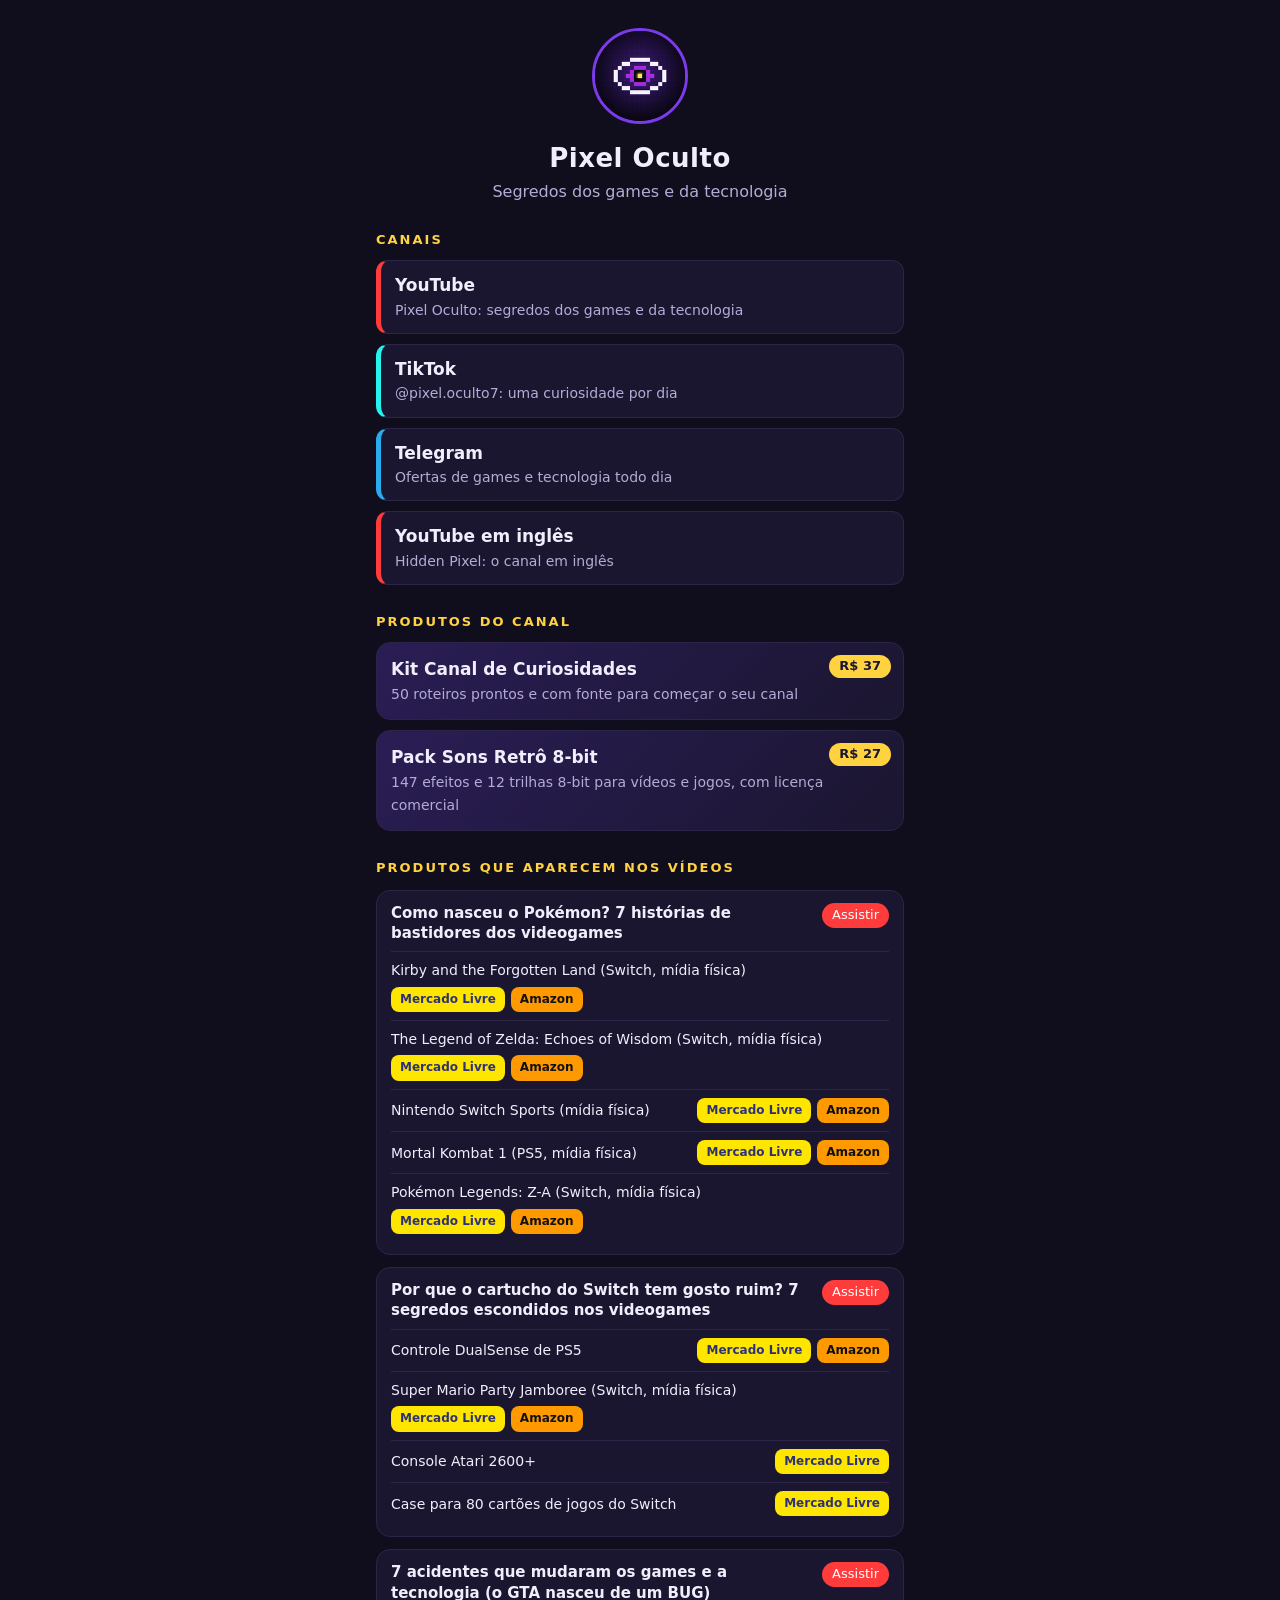
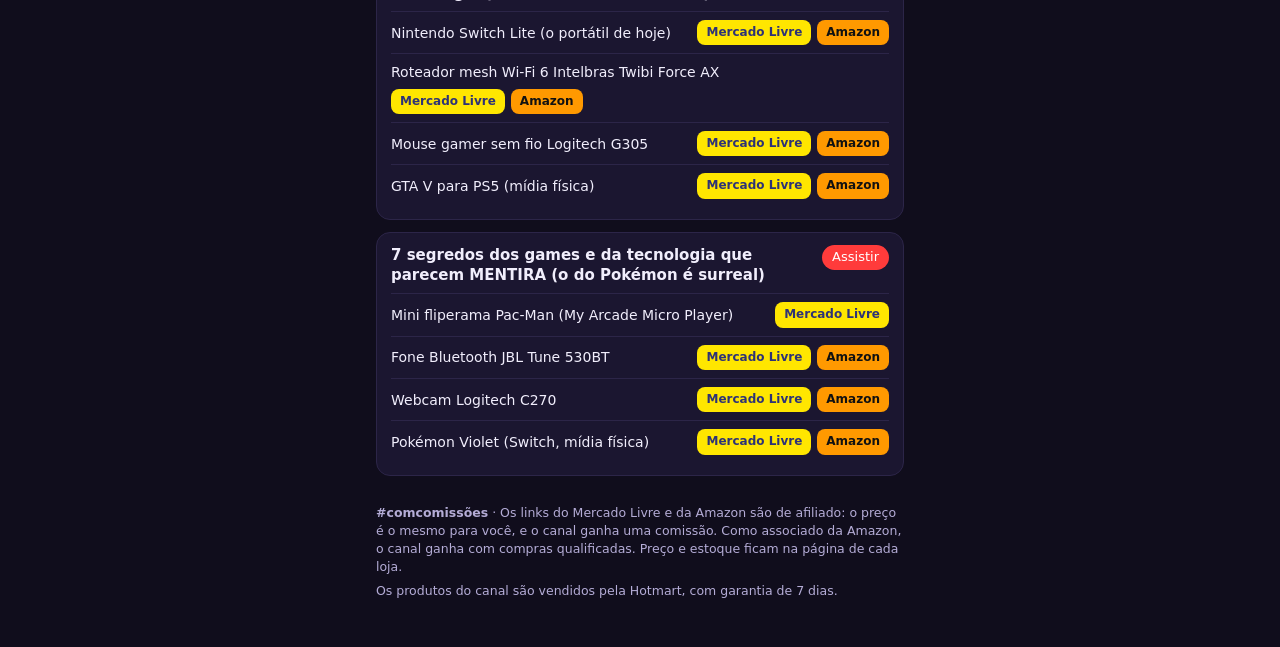
==== links/index.html @ ad25c858 "Add Pixel Oculto links page Channels, Hotmart products and affiliate links (Mercado Livre and Amazon" ====
<!doctype html>
<html lang="pt-BR">
<head>
<meta charset="utf-8">
<meta name="viewport" content="width=device-width, initial-scale=1">
<title>Pixel Oculto · links</title>
<meta name="description" content="Canais, produtos e ofertas do Pixel Oculto, o canal de segredos dos games e da tecnologia.">
<link rel="icon" href="logo.png">
<style>
:root { --bg:#100d1c; --card:#1b1630; --line:#2c2548; --txt:#f1eefc; --sub:#b4acd6; --roxo:#7c3aed; --amarelo:#ffd23f; }
* { box-sizing:border-box; }
body { margin:0; background:var(--bg); color:var(--txt); font:16px/1.45 system-ui,-apple-system,"Segoe UI",Roboto,sans-serif; }
main { max-width:560px; margin:0 auto; padding:28px 16px 40px; }
header { text-align:center; margin-bottom:22px; }
header img { width:96px; height:96px; border-radius:50%; border:3px solid var(--roxo); }
h1 { margin:10px 0 2px; font-size:26px; letter-spacing:.5px; }
header p { margin:0; color:var(--sub); }
h2 { font-size:13px; letter-spacing:2px; text-transform:uppercase; color:var(--amarelo); margin:28px 0 10px; }
a { color:inherit; }
.btn { display:block; text-decoration:none; background:var(--card); border:1px solid var(--line); border-left:5px solid var(--roxo);
        border-radius:12px; padding:12px 14px; margin:10px 0; }
.btn strong { display:block; font-size:17px; }
.btn span { color:var(--sub); font-size:14px; }
.btn.yt { border-left-color:#ff3b3b; } .btn.tt { border-left-color:#25f4ee; } .btn.tg { border-left-color:#2aabee; }
.btn:hover, .card:hover { border-color:var(--roxo); }
.card { display:block; position:relative; text-decoration:none; background:linear-gradient(135deg,#2a1d55,#1b1630);
         border:1px solid var(--line); border-radius:14px; padding:14px 14px 14px; margin:10px 0; }
.card strong { display:block; font-size:17px; padding-right:70px; }
.card span { color:var(--sub); font-size:14px; }
.card .preco { position:absolute; right:12px; top:12px; background:var(--amarelo); color:#1b1630; font-weight:700;
               border-radius:999px; padding:2px 10px; font-size:13px; }
.grupo { background:var(--card); border:1px solid var(--line); border-radius:14px; padding:12px 14px; margin:12px 0; }
.gtopo { display:flex; gap:10px; align-items:flex-start; justify-content:space-between; }
.grupo h3 { margin:0 0 8px; font-size:15px; line-height:1.35; }
.assistir { flex:none; font-size:13px; text-decoration:none; background:var(--line); border-radius:999px; padding:3px 10px; white-space:nowrap; }
.assistir.no-ar { background:#ff3b3b; color:#fff; }
.grupo ul { list-style:none; margin:0; padding:0; }
.grupo li { border-top:1px solid var(--line); padding:8px 0; display:flex; flex-wrap:wrap; gap:6px 10px; justify-content:space-between; align-items:center; }
.prod { font-size:14px; }
.lojas { display:flex; gap:6px; }
.loja { font-size:12px; font-weight:700; text-decoration:none; border-radius:8px; padding:4px 9px; }
.loja.ml { background:#ffe600; color:#2d3277; } .loja.az { background:#ff9900; color:#111; }
footer { margin-top:28px; color:var(--sub); font-size:12.5px; }
footer p { margin:6px 0; }
</style>
</head>
<body>
<main>
  <header>
    <img src="logo.png" alt="Pixel Oculto">
    <h1>Pixel Oculto</h1>
    <p>Segredos dos games e da tecnologia</p>
  </header>

  <h2>Canais</h2>
  <a class="btn yt" href="https://www.youtube.com/@OPixelOculto" target="_blank" rel="noopener"><strong>YouTube</strong><span>Pixel Oculto: segredos dos games e da tecnologia</span></a><a class="btn tt" href="https://www.tiktok.com/@pixel.oculto7" target="_blank" rel="noopener"><strong>TikTok</strong><span>@pixel.oculto7: uma curiosidade por dia</span></a><a class="btn tg" href="https://t.me/pixelocultoofertas" target="_blank" rel="noopener"><strong>Telegram</strong><span>Ofertas de games e tecnologia todo dia</span></a><a class="btn yt" href="https://www.youtube.com/@HiddenPixelHQ" target="_blank" rel="noopener"><strong>YouTube em inglês</strong><span>Hidden Pixel: o canal em inglês</span></a>

  <h2>Produtos do canal</h2>
  <a class="card" href="https://go.hotmart.com/B108396220Y" target="_blank" rel="noopener"><span class="preco">R$ 37</span><strong>Kit Canal de Curiosidades</strong><span>50 roteiros prontos e com fonte para começar o seu canal</span></a><a class="card" href="https://go.hotmart.com/Q108395725S" target="_blank" rel="noopener"><span class="preco">R$ 27</span><strong>Pack Sons Retrô 8-bit</strong><span>147 efeitos e 12 trilhas 8-bit para vídeos e jogos, com licença comercial</span></a>

  <h2>Produtos que aparecem nos vídeos</h2>
  
    <section class="grupo">
      <div class="gtopo">
        <h3>Como nasceu o Pokémon? 7 histórias de bastidores dos videogames</h3>
        <a class="assistir" data-at="2026-11-28T11:00:00-03:00" data-id="" href="https://www.youtube.com/@OPixelOculto/videos" target="_blank" rel="noopener">Estreia 28/11</a>
      </div>
      <ul><li><span class="prod">Kirby and the Forgotten Land (Switch, mídia física)</span><span class="lojas"><a class="loja ml" href="https://meli.la/1Kf58wC" rel="sponsored noopener" target="_blank">Mercado Livre</a><a class="loja az" href="https://link.amazon/B0j4YKrQk" rel="sponsored noopener" target="_blank">Amazon</a></span></li><li><span class="prod">The Legend of Zelda: Echoes of Wisdom (Switch, mídia física)</span><span class="lojas"><a class="loja ml" href="https://meli.la/1qqVg5p" rel="sponsored noopener" target="_blank">Mercado Livre</a><a class="loja az" href="https://link.amazon/B0dXdzJxH" rel="sponsored noopener" target="_blank">Amazon</a></span></li><li><span class="prod">Nintendo Switch Sports (mídia física)</span><span class="lojas"><a class="loja ml" href="https://meli.la/1uRG7mu" rel="sponsored noopener" target="_blank">Mercado Livre</a><a class="loja az" href="https://link.amazon/B02zBO711" rel="sponsored noopener" target="_blank">Amazon</a></span></li><li><span class="prod">Mortal Kombat 1 (PS5, mídia física)</span><span class="lojas"><a class="loja ml" href="https://meli.la/2NLqrh1" rel="sponsored noopener" target="_blank">Mercado Livre</a><a class="loja az" href="https://link.amazon/B0eBD3AbD" rel="sponsored noopener" target="_blank">Amazon</a></span></li><li><span class="prod">Pokémon Legends: Z-A (Switch, mídia física)</span><span class="lojas"><a class="loja ml" href="https://meli.la/2haFYVx" rel="sponsored noopener" target="_blank">Mercado Livre</a><a class="loja az" href="https://link.amazon/B08gmdL6n" rel="sponsored noopener" target="_blank">Amazon</a></span></li></ul>
    </section>
    <section class="grupo">
      <div class="gtopo">
        <h3>Por que o cartucho do Switch tem gosto ruim? 7 segredos escondidos nos videogames</h3>
        <a class="assistir" data-at="2026-11-21T11:00:00-03:00" data-id="" href="https://www.youtube.com/@OPixelOculto/videos" target="_blank" rel="noopener">Estreia 21/11</a>
      </div>
      <ul><li><span class="prod">Controle DualSense de PS5</span><span class="lojas"><a class="loja ml" href="https://meli.la/1447L3m" rel="sponsored noopener" target="_blank">Mercado Livre</a><a class="loja az" href="https://link.amazon/B03gbmo3G" rel="sponsored noopener" target="_blank">Amazon</a></span></li><li><span class="prod">Super Mario Party Jamboree (Switch, mídia física)</span><span class="lojas"><a class="loja ml" href="https://meli.la/1YZhs53" rel="sponsored noopener" target="_blank">Mercado Livre</a><a class="loja az" href="https://link.amazon/B0fIppUAp" rel="sponsored noopener" target="_blank">Amazon</a></span></li><li><span class="prod">Console Atari 2600+</span><span class="lojas"><a class="loja ml" href="https://meli.la/2WFyMmD" rel="sponsored noopener" target="_blank">Mercado Livre</a></span></li><li><span class="prod">Case para 80 cartões de jogos do Switch</span><span class="lojas"><a class="loja ml" href="https://meli.la/1dieuGV" rel="sponsored noopener" target="_blank">Mercado Livre</a></span></li></ul>
    </section>
    <section class="grupo">
      <div class="gtopo">
        <h3>7 acidentes que mudaram os games e a tecnologia (o GTA nasceu de um BUG)</h3>
        <a class="assistir" data-at="2026-11-14T11:00:00-03:00" data-id="CxWa5fQFKBE" href="https://www.youtube.com/@OPixelOculto/videos" target="_blank" rel="noopener">Estreia 14/11</a>
      </div>
      <ul><li><span class="prod">Nintendo Switch Lite (o portátil de hoje)</span><span class="lojas"><a class="loja ml" href="https://meli.la/19FwrXG" rel="sponsored noopener" target="_blank">Mercado Livre</a><a class="loja az" href="https://link.amazon/B06GuG6C2" rel="sponsored noopener" target="_blank">Amazon</a></span></li><li><span class="prod">Roteador mesh Wi-Fi 6 Intelbras Twibi Force AX</span><span class="lojas"><a class="loja ml" href="https://meli.la/1nhDYZF" rel="sponsored noopener" target="_blank">Mercado Livre</a><a class="loja az" href="https://link.amazon/B0fVuxrOH" rel="sponsored noopener" target="_blank">Amazon</a></span></li><li><span class="prod">Mouse gamer sem fio Logitech G305</span><span class="lojas"><a class="loja ml" href="https://meli.la/17aUT5T" rel="sponsored noopener" target="_blank">Mercado Livre</a><a class="loja az" href="https://link.amazon/B0hCwK9Lo" rel="sponsored noopener" target="_blank">Amazon</a></span></li><li><span class="prod">GTA V para PS5 (mídia física)</span><span class="lojas"><a class="loja ml" href="https://meli.la/1LjgEYH" rel="sponsored noopener" target="_blank">Mercado Livre</a><a class="loja az" href="https://link.amazon/B0aIJ2EQ3" rel="sponsored noopener" target="_blank">Amazon</a></span></li></ul>
    </section>
    <section class="grupo">
      <div class="gtopo">
        <h3>7 segredos dos games e da tecnologia que parecem MENTIRA (o do Pokémon é surreal)</h3>
        <a class="assistir" data-at="2026-11-07T11:00:00-03:00" data-id="_H9hSfgZbHY" href="https://www.youtube.com/@OPixelOculto/videos" target="_blank" rel="noopener">Estreia 07/11</a>
      </div>
      <ul><li><span class="prod">Mini fliperama Pac-Man (My Arcade Micro Player)</span><span class="lojas"><a class="loja ml" href="https://meli.la/1Br8Ckv" rel="sponsored noopener" target="_blank">Mercado Livre</a></span></li><li><span class="prod">Fone Bluetooth JBL Tune 530BT</span><span class="lojas"><a class="loja ml" href="https://meli.la/2N3uGCz" rel="sponsored noopener" target="_blank">Mercado Livre</a><a class="loja az" href="https://link.amazon/B0gnFST2x" rel="sponsored noopener" target="_blank">Amazon</a></span></li><li><span class="prod">Webcam Logitech C270</span><span class="lojas"><a class="loja ml" href="https://meli.la/2PvJamD" rel="sponsored noopener" target="_blank">Mercado Livre</a><a class="loja az" href="https://link.amazon/B07lQs5iS" rel="sponsored noopener" target="_blank">Amazon</a></span></li><li><span class="prod">Pokémon Violet (Switch, mídia física)</span><span class="lojas"><a class="loja ml" href="https://meli.la/2Wvzt1L" rel="sponsored noopener" target="_blank">Mercado Livre</a><a class="loja az" href="https://link.amazon/B0geBmxLt" rel="sponsored noopener" target="_blank">Amazon</a></span></li></ul>
    </section>

  <footer>
    <p><strong>#comcomissões</strong> · Os links do Mercado Livre e da Amazon são de afiliado: o preço é o mesmo para você,
      e o canal ganha uma comissão. Como associado da Amazon, o canal ganha com compras qualificadas.
      Preço e estoque ficam na página de cada loja.</p>
    <p>Os produtos do canal são vendidos pela Hotmart, com garantia de 7 dias.</p>
  </footer>
</main>
<script>
document.querySelectorAll('.assistir').forEach(function (a) {
  if (Date.now() >= Date.parse(a.dataset.at)) {
    a.textContent = 'Assistir';
    a.classList.add('no-ar');
    if (a.dataset.id) a.href = 'https://www.youtube.com/watch?v=' + a.dataset.id;
  }
});
</script>
</body>
</html>
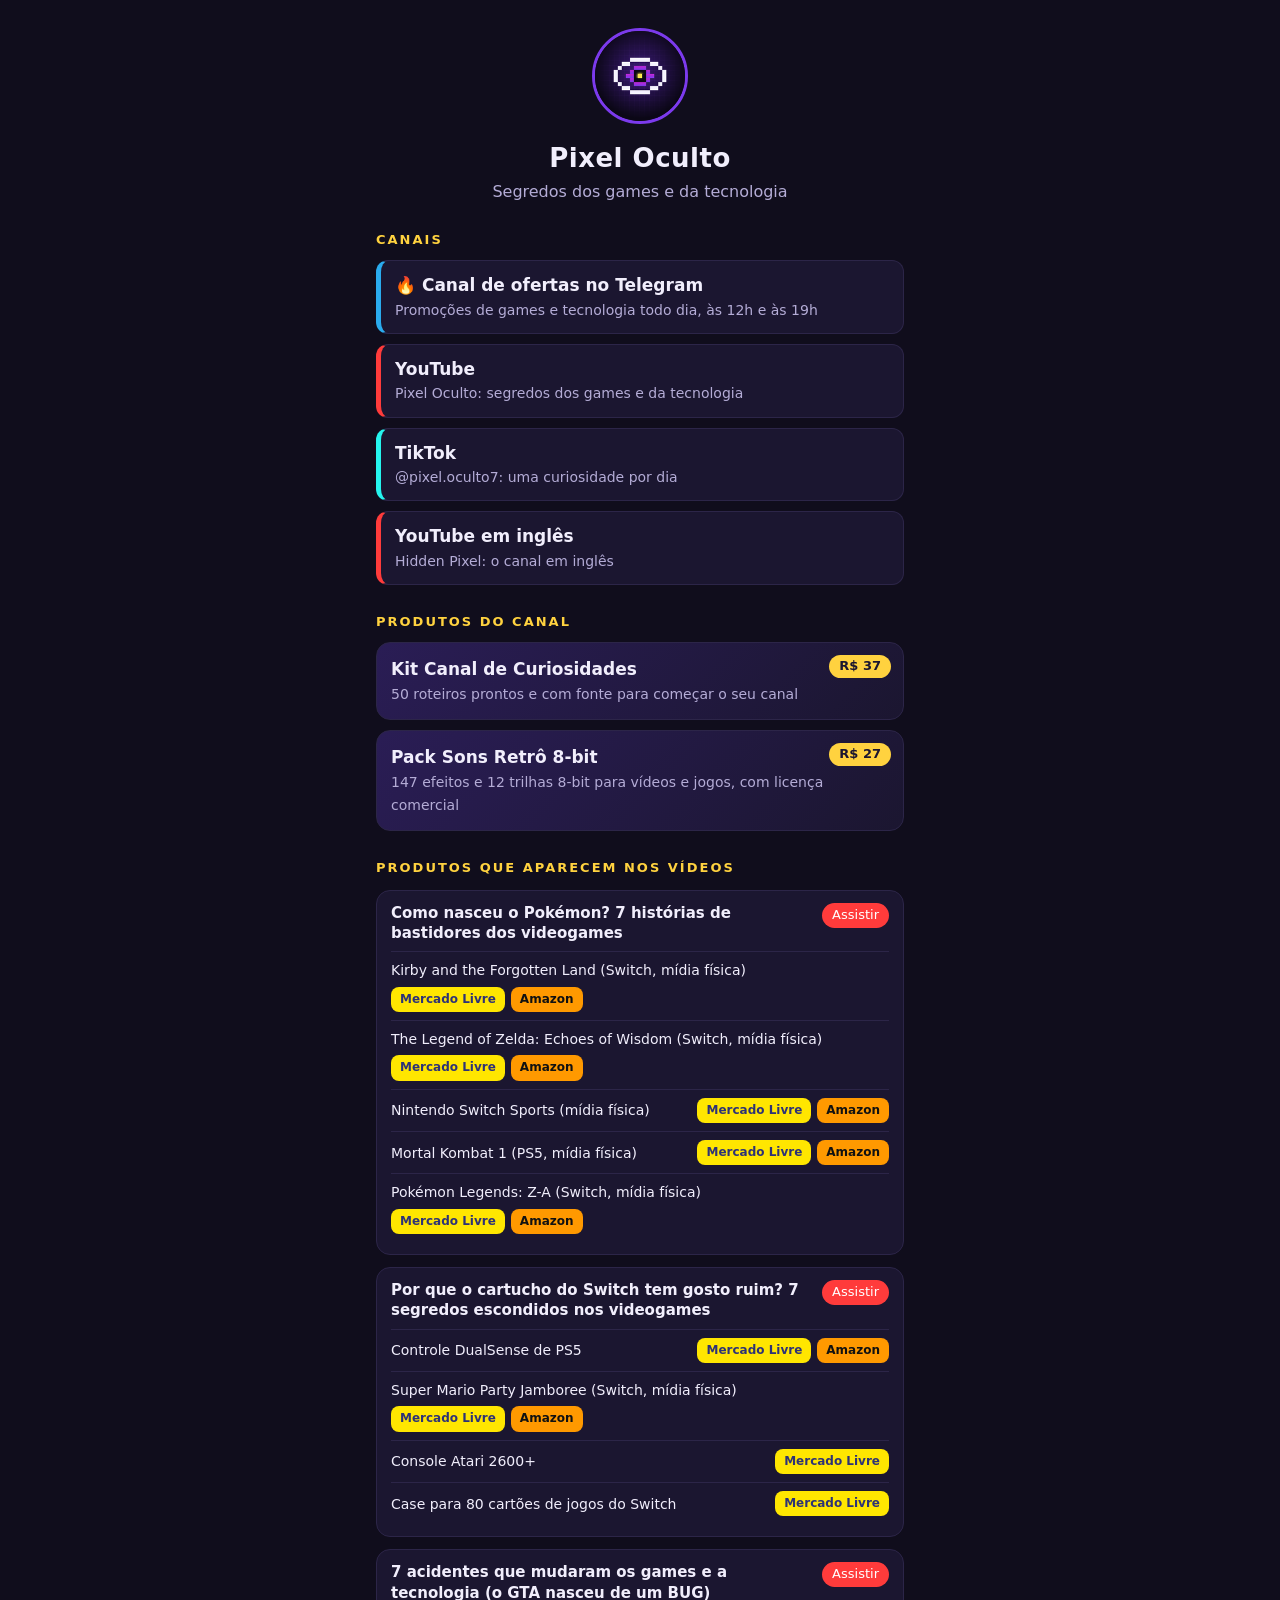
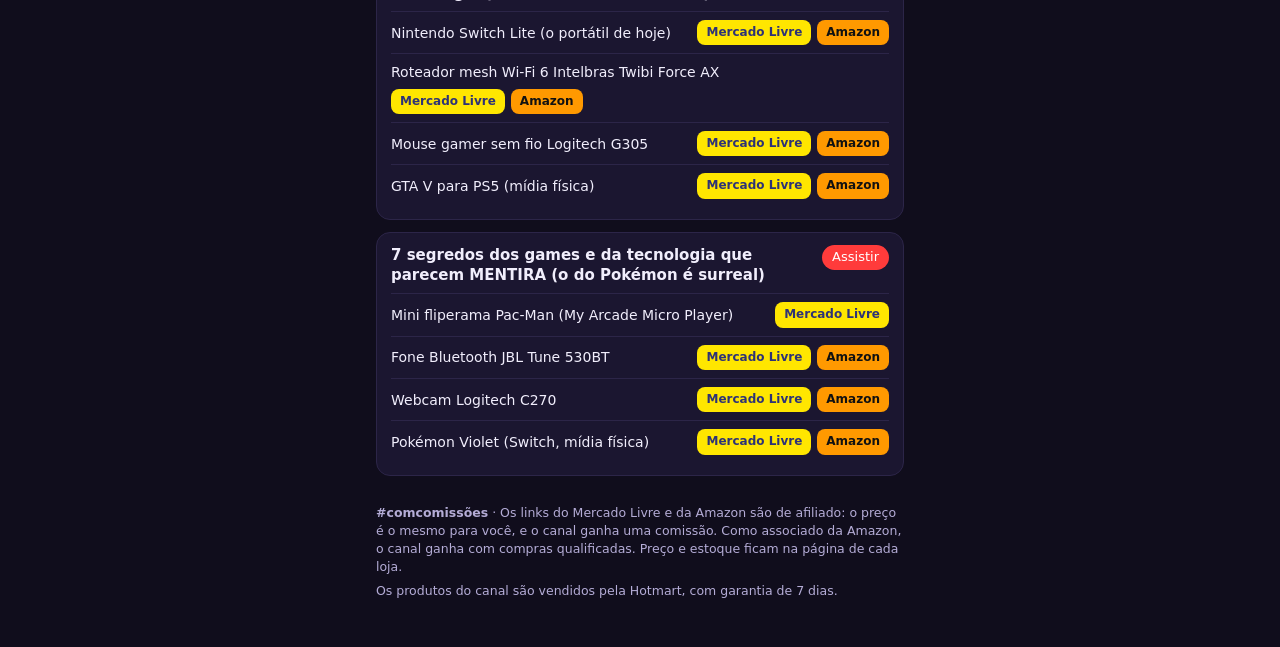
==== commit 04598b09: "Links page: Telegram first, with per-source invite links - Main links page puts the deals channel fi" ====
--- a/links/index.html
+++ b/links/index.html
@@ -53,7 +53,7 @@
   </header>
 
   <h2>Canais</h2>
-  <a class="btn yt" href="https://www.youtube.com/@OPixelOculto" target="_blank" rel="noopener"><strong>YouTube</strong><span>Pixel Oculto: segredos dos games e da tecnologia</span></a><a class="btn tt" href="https://www.tiktok.com/@pixel.oculto7" target="_blank" rel="noopener"><strong>TikTok</strong><span>@pixel.oculto7: uma curiosidade por dia</span></a><a class="btn tg" href="https://t.me/pixelocultoofertas" target="_blank" rel="noopener"><strong>Telegram</strong><span>Ofertas de games e tecnologia todo dia</span></a><a class="btn yt" href="https://www.youtube.com/@HiddenPixelHQ" target="_blank" rel="noopener"><strong>YouTube em inglês</strong><span>Hidden Pixel: o canal em inglês</span></a>
+  <a class="btn tg" href="https://t.me/+bvDlZ4L1S8lkNjgx" target="_blank" rel="noopener"><strong>🔥 Canal de ofertas no Telegram</strong><span>Promoções de games e tecnologia todo dia, às 12h e às 19h</span></a><a class="btn yt" href="https://www.youtube.com/@OPixelOculto" target="_blank" rel="noopener"><strong>YouTube</strong><span>Pixel Oculto: segredos dos games e da tecnologia</span></a><a class="btn tt" href="https://www.tiktok.com/@pixel.oculto7" target="_blank" rel="noopener"><strong>TikTok</strong><span>@pixel.oculto7: uma curiosidade por dia</span></a><a class="btn yt" href="https://www.youtube.com/@HiddenPixelHQ" target="_blank" rel="noopener"><strong>YouTube em inglês</strong><span>Hidden Pixel: o canal em inglês</span></a>
 
   <h2>Produtos do canal</h2>
   <a class="card" href="https://go.hotmart.com/B108396220Y" target="_blank" rel="noopener"><span class="preco">R$ 37</span><strong>Kit Canal de Curiosidades</strong><span>50 roteiros prontos e com fonte para começar o seu canal</span></a><a class="card" href="https://go.hotmart.com/Q108395725S" target="_blank" rel="noopener"><span class="preco">R$ 27</span><strong>Pack Sons Retrô 8-bit</strong><span>147 efeitos e 12 trilhas 8-bit para vídeos e jogos, com licença comercial</span></a>
